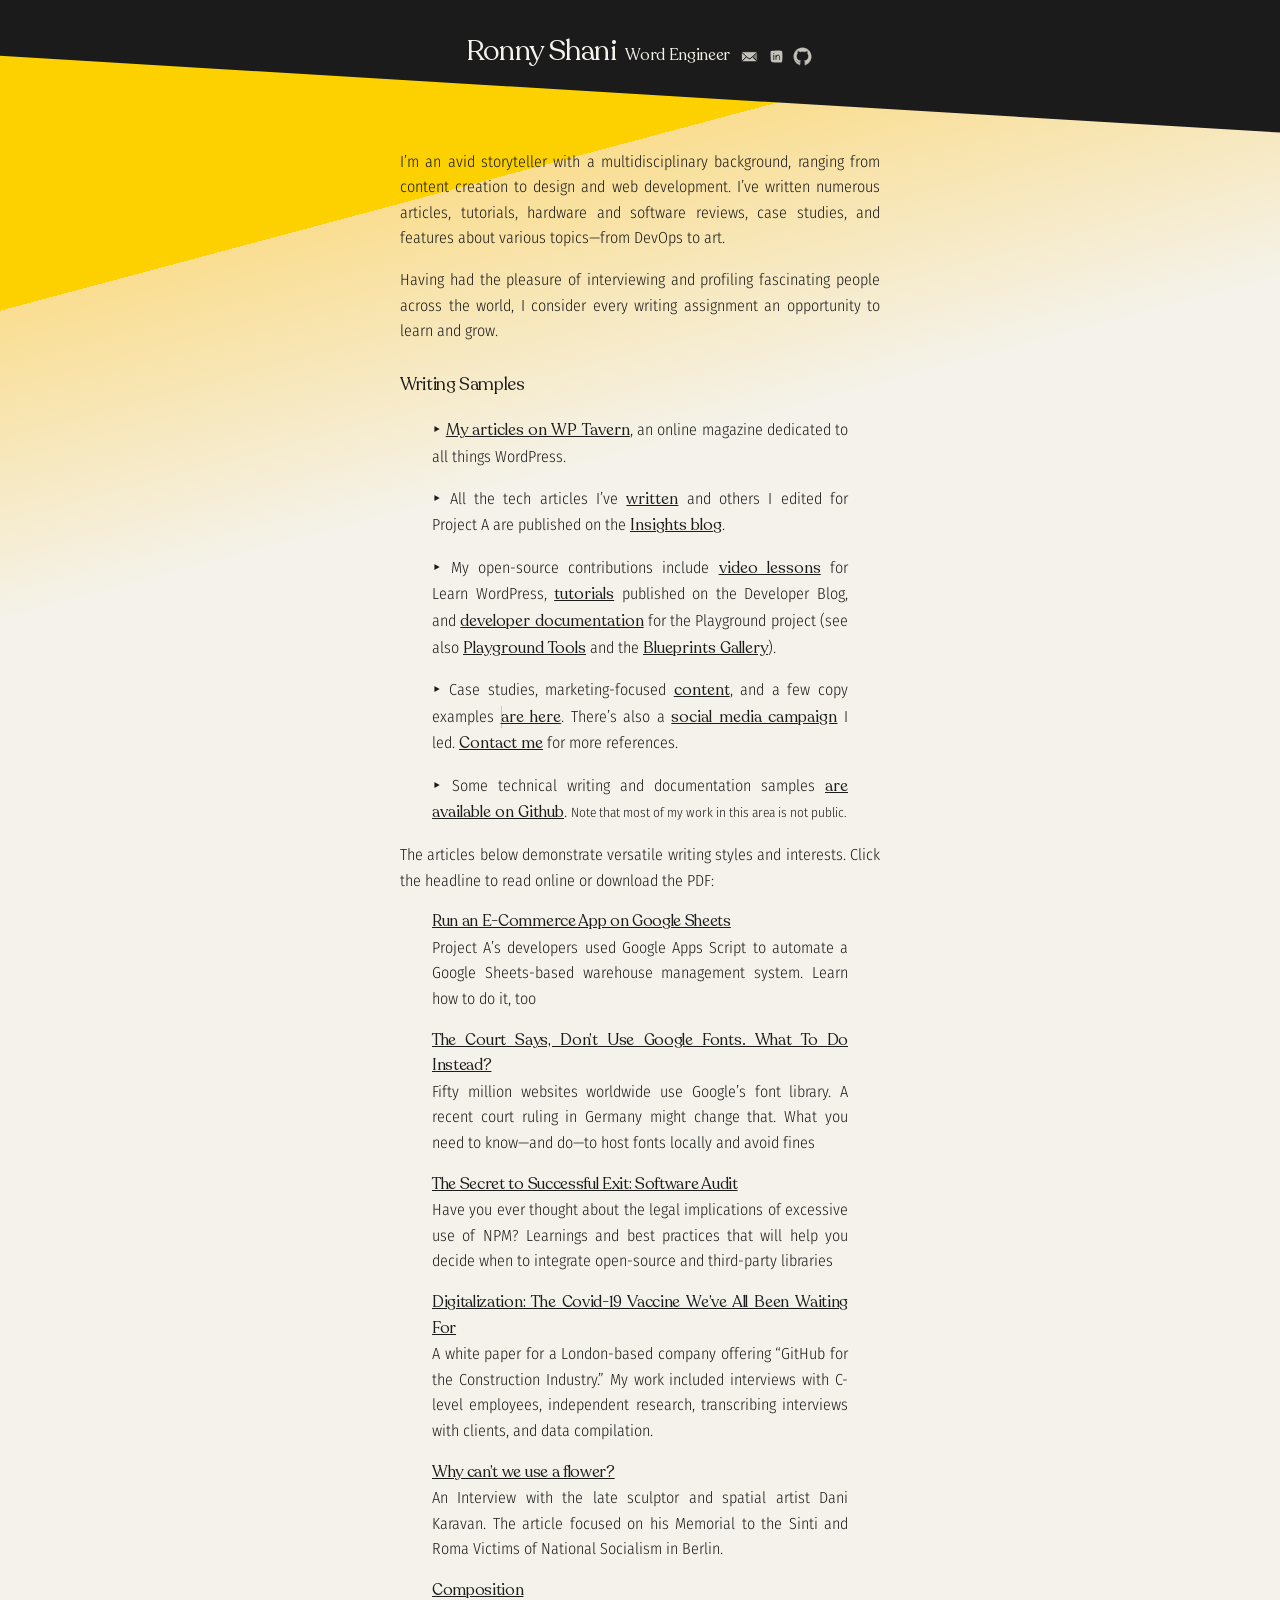
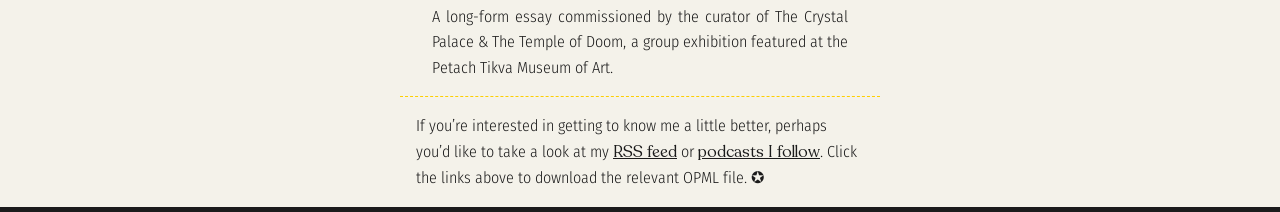
==== index.html @ 48444794 "Minor typography tweaks" ====
<!DOCTYPE html>
<html lang="en">

	<head>
		<meta charset="UTF-8" />
		<meta name="viewport" content="width=device-width, initial-scale=1" />
		<title>Ronny Shani • Writer and Web Maker</title>
		<link rel="preload" as="font" type="font/woff2" href="assets/recoleta-regular.woff2" crossorigin />
		<link rel="preload" as="font" type="font/woff2" href="assets/fira-sans-condensed.woff2" crossorigin />

		<style>
			:root {
				--system-font: ui-sans-serif, -apple-system, system-ui;
				--heading-font: "Recoleta Regular";
				--sm-spacer: 0.5rem;
				--md-spacer: calc(var(--sm-spacer) * 2);
				--max-width: 20;
				--border: thick solid currentColor;

				--bg-color: oklch(96% 0.01 95);
				--txt-color: oklch(22% 0 95);
				--accent-color: oklch(87% 0.2 95);
				--dark-accent-color: oklch(40% 0.15 10);

				--switch-accent-color: light-dark(var(--accent-color), var(--dark-accent-color));
				--text: light-dark(var(--txt-color), var(--bg-color));
				--surface: light-dark(var(--bg-color), var(--txt-color));

			}

			::selection {
				color: var(--text);
				background-color: var(--switch-accent-color);
			}

			*,
			*::before,
			*::after {
				box-sizing: border-box;
				padding: 0;
				margin: 0;
			}

			@font-face {
				font-family: "Recoleta Regular";
				font-style: normal;
				font-weight: 400;
				font-display: swap;
				src: url(assets/recoleta-regular.woff2) format("woff2");
			}

			@font-face {
				font-family: "Fira Sans Condensed";
				font-style: normal;
				font-weight: 300;
				font-display: swap;
				src: url(assets/fira-sans-condensed.woff2) format("woff2");
				unicode-range: U+0000-00FF, U+0131, U+0152-0153, U+02BB-02BC, U+02C6,
					U+02DA, U+02DC, U+2000-206F, U+2074, U+20AC, U+2122, U+2191, U+2193,
					U+2212, U+2215, U+FEFF, U+FFFD;
			}

			@font-face {
				font-family: "Adjusted-Arial-Fallback";
				size-adjust: 90%;
				ascent-override: 103%;
				descent-override: 32%;
				line-gap-override: 0%;
				src: local(Arial);
			}

			html {
				scroll-behavior: smooth;
				block-size: 100%;
			}

			body {
				font-family: "Fira Sans Condensed", "Adjusted-Arial-Fallback",
					var(--system-font);
				font-size: clamp(var(--md-spacer), -0.5vw + 1.3rem, 1.2rem);
				text-rendering: optimizeSpeed;
				line-height: 1.6;
				color: var(--text);
				background-image: linear-gradient(165deg,
						var(--switch-accent-color) 25%, oklch(90.5% 0.1 90) 25%,
						transparent 50.1%);
				background-repeat: no-repeat;
				background-color: var(--surface);
				margin: 0 auto;
				padding: 0;
				min-block-size: 100dvh;
				border-block: var(--border);
			}

			:is(article, footer) {
				max-inline-size: calc(var(--max-width) * 3 * 1ch);
			}

			:is(main, footer) {
				padding: var(--md-spacer);
				margin: 0 auto;
			}

			a:not(:has(svg)):not(a[href*="edit"]) {
				color: inherit;
				font-family: var(--heading-font);
				background-image: linear-gradient(to right,
						var(--switch-accent-color) 50%,
						transparent 50%);
				background-size: 200% 100%;
				background-position: right bottom;
				transition: background-position 0.35s ease;

				&:is(:active,:hover, :focus-visible):not(a[href*="edit"]) {
					background-position: left bottom;
				}

				&:focus-visible {
					outline: 0.2ex solid currentColor;
					border-radius: var(--sm-spacer);
					text-decoration: none;
					outline-offset: .3ex;
					animation: outline-bounce .5s;
				}
			}

			@keyframes outline-bounce {
				0% {
					outline-offset: .25rem
				}

				50% {
					outline-offset: .5rem
				}

				100% {
					outline-offset: .25rem
				}
			}

			header {
				display: flex;
				flex-wrap: wrap;
				place-items: baseline;
				place-content: center;
				gap: var(--sm-spacer);
				color: var(--bg-color);
				background-color: var(--txt-color);
				clip-path: polygon(0 0%, 100% 0, 100% 100%, 0 calc(100% - 6vw));
				padding-block: calc(var(--md-spacer) * 2) calc(var(--md-spacer) * 4);
			}

			svg {
				fill: var(--bg-color);
				stroke: var(--txt-color);
				height: 3ex;
				vertical-align: middle;
				overflow: hidden;
				stroke-linecap: round;
				stroke-linejoin: round;
			}

			header>*,
			:is(h1, h2, h3) {
				font-family: var(--heading-font);
				font-weight: initial;
				font-variant-ligatures: no-common-ligatures;
				letter-spacing: -.02em;
			}

			nav a {
				display: inline-block;
				filter: brightness(80%);

				&:is(:hover, :focus-visible) {
					filter: brightness(100%);
				}
			}

			nav:has(a:hover, a:focus-visible) a:not(:hover, :focus-visible) {
				filter: brightness(60%);
				transition: brightness 0.25s ease-in;
			}

			:is(h1, h2) {
				line-height: 1;
				max-inline-size: calc(var(--max-width) * 1ch);
			}

			h1 {
				font-size: 1.8rem;
			}

			h2 {
				font-size: 1.1rem;
				margin-block: var(--md-spacer) var(--sm-spacer);
			}

			h3 {
				font-size: inherit;
			}

			main {
				display: grid;
				grid-auto-flow: column;
				max-inline-size: calc(var(--max-width) * 2 * 1rem);
			}

			article {
				display: grid;
				gap: var(--md-spacer);
				text-align: justify;
				place-self: center;
			}

			ul,
			ol {
				list-style-position: inside;
			}

			ul:last-of-type {
				list-style-type: none;
			}

			li {
				margin-inline: calc(var(--md-spacer) * 2);

				&+li {
					margin-block-start: var(--md-spacer);
				}
				&:not(:has(h3))::marker {
					content: "‣";
}
			}

			footer {
				border-block-start: 1px dashed var(--switch-accent-color);
			}

			a[href*="edit"] {
				color: currentcolor;
				text-decoration: none;
				cursor: grabbing;
			}

			@media (prefers-color-scheme: dark) {
				body {
					background-image: linear-gradient(165deg,
							var(--switch-accent-color) 25%, oklch(25% 0.11 200) 25%,
							transparent 50.1%);
				}

			}
			
		</style>
		<meta name="description"
			content="Writer, editor, and web maker. Check out my writing samples" />
		<meta name="generator" content="Handmade by Ronny Shani" />
		<meta name="author" content="Ronny Shani" />
		<meta name="color-scheme" content="light dark" />
		<link rel="canonical" href="http://www.ironnysh.com/" />

		<!-- SEO -->
		<meta name="twitter:title" property="og:title" content="Ronny Shani • Writer & Web Maker" />
		<meta name="description" property="og:description"
			content="Writer, editor, and web maker. A great believer in the Oxford comma. Check out my writing samples" />
		<meta property="twitter:card" content="summary" />
		<meta property="og:type" content="website" />
		<meta name="twitter:url" property="og:url" content="http://www.ironnysh.com/" />

		<link rel="icon" href="data:image/svg+xml;utf8,<svg xmlns='http://www.w3.org/2000/svg' viewBox='0 0 100 100'>
<style>svg{background:transparent;}</style>
<circle style='fill:hsl(0 0% 0%);' cx='50' cy='50' r='50'/>
<circle style='fill:hsl(30 100% 95%);' cx='50' cy='50' r='45'/>
<circle style='fill:hsl(50 100% 50%);' cx='50' cy='50' r='40'/>
</svg>" />
	</head>

	<body>
		<header>
			<h1>Ronny Shani</h1>
			<p>Word Engineer</p>
			<nav>
				<a href="mailto:ronnyshani@gmail.com?subject=Found%20your%20site"
					aria-label="Click the icon or type my email address (ronnyshani@gmail.com) to open your favorite email app, write me a freshly composed message, and hit send!">
					<svg xmlns="http://www.w3.org/2000/svg" viewBox="0 0 72 72" aria-hidden="true" title="Email me">
						<path d="m28 37-4 4-1.33-.44-11.215 10.33c-.35-.62-.57-1.44-.57-2.32V22.06L28 37z"></path>
						<path fill="#9B9B9A"
							d="M60.825 22.01v26.56c0 .86-.2 1.65-.55 2.27L48.958 40.478l-1.029.058-4.064-3.806 16.96-14.72z">
						</path>
						<path fill="none" d="m11.521 21.649-.063-.039"></path>
						<path
							d="m26.805 36.75 4.47 4.13c.24.22.48.41.72.57 2.43 1.8 5.26 1.8 7.68-.01.23-.16.47-.36.69-.56l4.5-4.15">
						</path>
						<path stroke-miterlimit="10" stroke-width="1.8"
							d="m26.805 36.75 4.47 4.13c.24.22.48.41.72.57 2.43 1.8 5.26 1.8 7.68-.01.23-.16.47-.36.69-.56l4.5-4.15 15.41 14.11c-.42.77-1.07 1.27-1.79 1.27h-45.26c-.7 0-1.34-.47-1.77-1.22l15.35-14.14">
						</path>
						<path
							d="M47.93 39.536 60.274 50.84c-.42.77-1.07 1.27-1.79 1.27h-45.26c-.7 0-1.34-.47-1.77-1.22l12.078-11.126">
						</path>
						<path
							d="m60.825 22.01-15.96 14.72-4.5 4.15c-.22.2-.46.4-.69.56-2.42 1.81-5.25 1.81-7.68.01-.24-.16-.48-.35-.72-.57l-4.47-4.13-15.92-14.69c.04-.06.09-.13.14-.2.42-.6.99-.96 1.61-.96h46.48c.59 0 1.16.35 1.57.91.05.06.1.13.14.2z">
						</path>
						<g fill="none" stroke-miterlimit="10" stroke-width="2">
							<path
								d="M22.67 40.56 11.455 50.89c-.35-.62-.57-1.44-.57-2.32V22.06m49.94-.05v26.56c0 .86-.2 1.65-.55 2.27L48.958 40.478M11.521 21.649l-.063-.039m15.347 15.14 4.47 4.13c.24.22.48.41.72.57 2.43 1.8 5.26 1.8 7.68-.01.23-.16.47-.36.69-.56l4.5-4.15">
							</path>
							<path
								d="M47.93 39.536 60.274 50.84c-.42.77-1.07 1.27-1.79 1.27h-45.26c-.7 0-1.34-.47-1.77-1.22l12.078-11.126">
							</path>
							<path
								d="m60.825 22.01-15.96 14.72-4.5 4.15c-.22.2-.46.4-.69.56-2.42 1.81-5.25 1.81-7.68.01-.24-.16-.48-.35-.72-.57l-4.47-4.13-15.92-14.69c.04-.06.09-.13.14-.2.42-.6.99-.96 1.61-.96h46.48c.59 0 1.16.35 1.57.91.05.06.1.13.14.2z">
							</path>
						</g>
					</svg>
				</a>
				<a href="https://www.linkedin.com/in/ronny-shani/" aria-label="Let's connect on LinkedIn">
					<svg viewBox="0 0 400 400" xmlns="http://www.w3.org/2000/svg" aria-hidden="true"
						title="Let's connect on LinkedIn">
						<path
							d="M101.233 269.812c-.169-20.569-10.431-148.104-1.751-162.388 3.971-6.536 184.116-19.555 196.086-.401 11.97 19.153 11.97 184.236-5.021 190.915-25.318 9.952-137.542 2.61-171.903 0" />
						<path
							d="M152 251c2.25-23.321 0-46.638 0-70M151 152c0-2.29 1-1.098 1-3M192 181c-1.522 22.876-.854 46.015-.854 69M192 200.435c0-9.897 12.438-17.896 19.503-19.657 45.322-11.295 42.591 11.929 40.589 68.222"
							stroke-width="var(--md-spacer)" />
					</svg></a>
				<a href="https://github.com/ironnysh" aria-label="Browse my code on GitHub">
					<svg viewBox="0 0 72 72" xmlns="http://www.w3.org/2000/svg" aria-hidden="true"
						title="Browse my code on GitHub">
						<path
							d="M29.044 61.611c0-.927-.035-3.98-.035-7.764 0-2.647.874-4.373 1.863-5.253-6.227-.721-12.779-3.153-12.779-14.034 0-3.098 1.096-5.632 2.887-7.615-.286-.72-1.253-3.606.278-7.514 0 0 2.355-.764 7.716 2.908 2.238-.628 4.638-.946 7.027-.951 2.384.005 4.785.323 7.027.951 5.357-3.672 7.711-2.908 7.711-2.908 1.532 3.908.57 6.795.278 7.514 1.796 1.983 2.882 4.514 2.882 7.615 0 10.905-6.56 13.307-12.817 14.008 1.013.882 1.909 2.611 1.909 5.263 0 3.792-.035 6.85-.035 7.78 0 .762.505 1.641 1.93 1.369 11.145-3.758 19.177-14.396 19.177-26.932 0-15.678-12.567-28.388-28.067-28.388-15.494 0-28.06 12.707-28.06 28.388 0 12.541 8.04 23.182 19.202 26.934 1.395.262 1.906-.614 1.906-1.37z" />
						<g>
							<path
								d="M29.044 61.611c0-.927-.035-3.98-.035-7.764 0-2.647.874-4.373 1.863-5.253-6.227-.721-12.779-3.153-12.779-14.034 0-3.098 1.096-5.632 2.887-7.615-.286-.72-1.253-3.606.278-7.514 0 0 2.355-.764 7.716 2.908 2.238-.628 4.638-.946 7.027-.951 2.384.005 4.785.323 7.027.951 5.357-3.672 7.711-2.908 7.711-2.908 1.532 3.908.57 6.795.278 7.514 1.796 1.983 2.882 4.514 2.882 7.615 0 10.905-6.56 13.307-12.817 14.008 1.013.882 1.909 2.611 1.909 5.263 0 3.792-.035 6.85-.035 7.78 0 .762.505 1.641 1.93 1.369 11.145-3.758 19.177-14.396 19.177-26.932 0-15.678-12.567-28.388-28.067-28.388-15.494 0-28.06 12.707-28.06 28.388 0 12.541 8.04 23.182 19.202 26.934 1.395.262 1.906-.614 1.906-1.37z" />
							<path d="M16.29 48.09c2.568.78 3.58 1.635 4.789 3.661 1.205 2.026 2.62 4.287 7.933 2.999" />
						</g>
					</svg>
				</a>
			</nav>
		</header>
		<main>
			<article>
				<p>
					I’m an avid storyteller with a multidisciplinary background, ranging
					from content creation to design and web development. I’ve written
					numerous articles, tutorials, hardware and software reviews, case
					studies, and features about various topics—from DevOps to art.
				</p>

				<p>
					Having had the pleasure of interviewing and profiling fascinating
					people across the world, I consider every writing assignment an
					opportunity to learn and grow.
				</p>

				<h2>Writing Samples</h2>
				<ul>
					<li>
						<a href="https://wptavern.com/author/ironnysh">My articles on WP Tavern</a>, an online magazine
						dedicated to
						all things WordPress.
					</li>
					<li>
						All the tech articles I’ve
						<a href="https://insights.project-a.com/?s=Ronny+Shani">written</a>
						and others I edited for Project A are published on the
						<a href="https://insights.project-a.com">Insights blog</a>.
					</li>
					<li>
						My open-source contributions include
						<a href="https://github.com/WordPress/Learn/issues?q=assignee%3A%40me+is%3Aclosed">video
							lessons</a>
						for Learn WordPress,
						<a
							href="https://developer.wordpress.org/news/2024/04/25/how-to-use-wordpress-playground-for-interactive-demos/">tutorials</a>
						published on the Developer Blog, and
						<a
							href="https://github.com/WordPress/wordpress-playground/issues?q=mentions%3A%40me+is%3Aclosed">developer
							documentation</a>
						for the Playground project (see also
						<a href="https://github.com/WordPress/playground-tools/issues?q=mentions%3A%40me+is%3Aclosed">Playground
							Tools</a>
						and the
						<a href="https://github.com/WordPress/blueprints/issues?q=mentions%3A%40me+is%3Aclosed">Blueprints
							Gallery</a>).
					</li>
					<li>
						Case studies, marketing-focused
						<a
							href="https://medium.com/@valvespace/introducing-the-api-that-unlocks-flexible-work-d045efaaf8">content</a>,
						and a few copy examples
						<a href="https://inside.project-a.com">are here</a>. There’s also a
						<a href="https://www.linkedin.com/feed/hashtag/?keywords=pakcon2023">social media campaign</a>
						I led.
						<a href="https://www.linkedin.com/in/ronny-shani/">Contact me</a>
						for more references.
					</li>

					<li>
						Some technical writing and documentation samples
						<a href="http://github.com/ironnysh">are available on Github</a>.
						<small>Note that most of my work in this area is not public.</small>
					</li>
				</ul>

				<p>
					The articles below demonstrate versatile writing styles and interests.
					Click the headline to read online or download the PDF:
				</p>
				<ul>
					<li>
						<h3>
							<a href="https://insights.project-a.com/run-an-e-commerce-app-on-google-sheets/">
								Run an E-Commerce App on Google Sheets
							</a>
						</h3>
						<p>
							Project A’s developers used Google Apps Script to automate a
							Google Sheets-based warehouse management system. Learn how to do
							it, too
						</p>
					</li>
					<li>
						<h3>
							<a href="https://insights.project-a.com/the-court-says-dont-use-google-fonts/">
								The Court Says, Don’t Use Google Fonts. What To Do Instead?
							</a>
						</h3>
						<p>
							Fifty million websites worldwide use Google’s font library. A
							recent court ruling in Germany might change that. What you need to
							know—and do—to host fonts locally and avoid fines
						</p>
					</li>
					<li>
						<h3>
							<a href="https://insights.project-a.com/the-secret-to-successful-exit-software-audit/">
								The Secret to Successful Exit: Software Audit
							</a>
						</h3>
						<p>
							Have you ever thought about the legal implications of excessive
							use of NPM? Learnings and best practices that will help you decide
							when to integrate open-source and third-party libraries
						</p>
					</li>
					<li>
						<h3>
							<a href="assets/digitalisation-the_covid-19_vaccine.pdf" download>
								Digitalization: The Covid-19 Vaccine We’ve All Been Waiting For
							</a>
						</h3>
						<p>
							A white paper for a London-based company offering “GitHub for the
							Construction Industry.” My work included interviews with C-level
							employees, independent research, transcribing interviews with
							clients, and data compilation.
						</p>
					</li>
					<li>
						<h3>
							<a href="assets/terminal_49-dkaravan.pdf" download>
								Why can’t we use a flower?
							</a>
						</h3>
						<p>
							An Interview with the late sculptor and spatial artist Dani
							Karavan. The article focused on his Memorial to the Sinti and Roma
							Victims of National Socialism in Berlin.
						</p>
					</li>
					<li>
						<h3><a href="assets/composition.pdf" download> Composition </a></h3>
						<p>
							A long-form essay commissioned by the curator of The Crystal
							Palace & The Temple of Doom, a group exhibition featured at the
							Petach Tikva Museum of Art.
						</p>
					</li>
				</ul>
			</article>
		</main>
		<footer>
			<p>
				If you’re interested in getting to know me a little better, perhaps
				you’d like to take a look at my
				<a href="assets/rss-subs.opml" download>RSS feed</a> or
				<a href="assets/podcasts-subs.opml" download>podcasts I follow</a>.
				Click the links above to download the relevant OPML file.
				<a href="https://github.com/ironnysh/ironnysh.com/edit/main/index.html" target="_blank"
					rel="noopener external" tabindex="-1" aria-hidden="true">✪</a>
			</p>
		</footer>
		<script>
			console.log(
				"%cHandmade with ♥ by Ronny Shani",
				"font-size: 12px; font-weight: bold; color: hsl(30 100% 95%); background-color: hsl(20 100% 50%); padding: 10px 16px; margin: 20px 0; border-radius: 4px;"
			);
		</script>
		<script type="application/ld+json">
			{
				"@context": "https://schema.org",
				"@type": "WebSite",
				"name": "Ronny Shani",
				"description": "Ronny Shani • Writer, editor, and web maker. A great believer in the Oxford comma. Check out my writing samples",
				"url": "http://www.ironnysh.com/"
			}
		</script>
	</body>

</html>
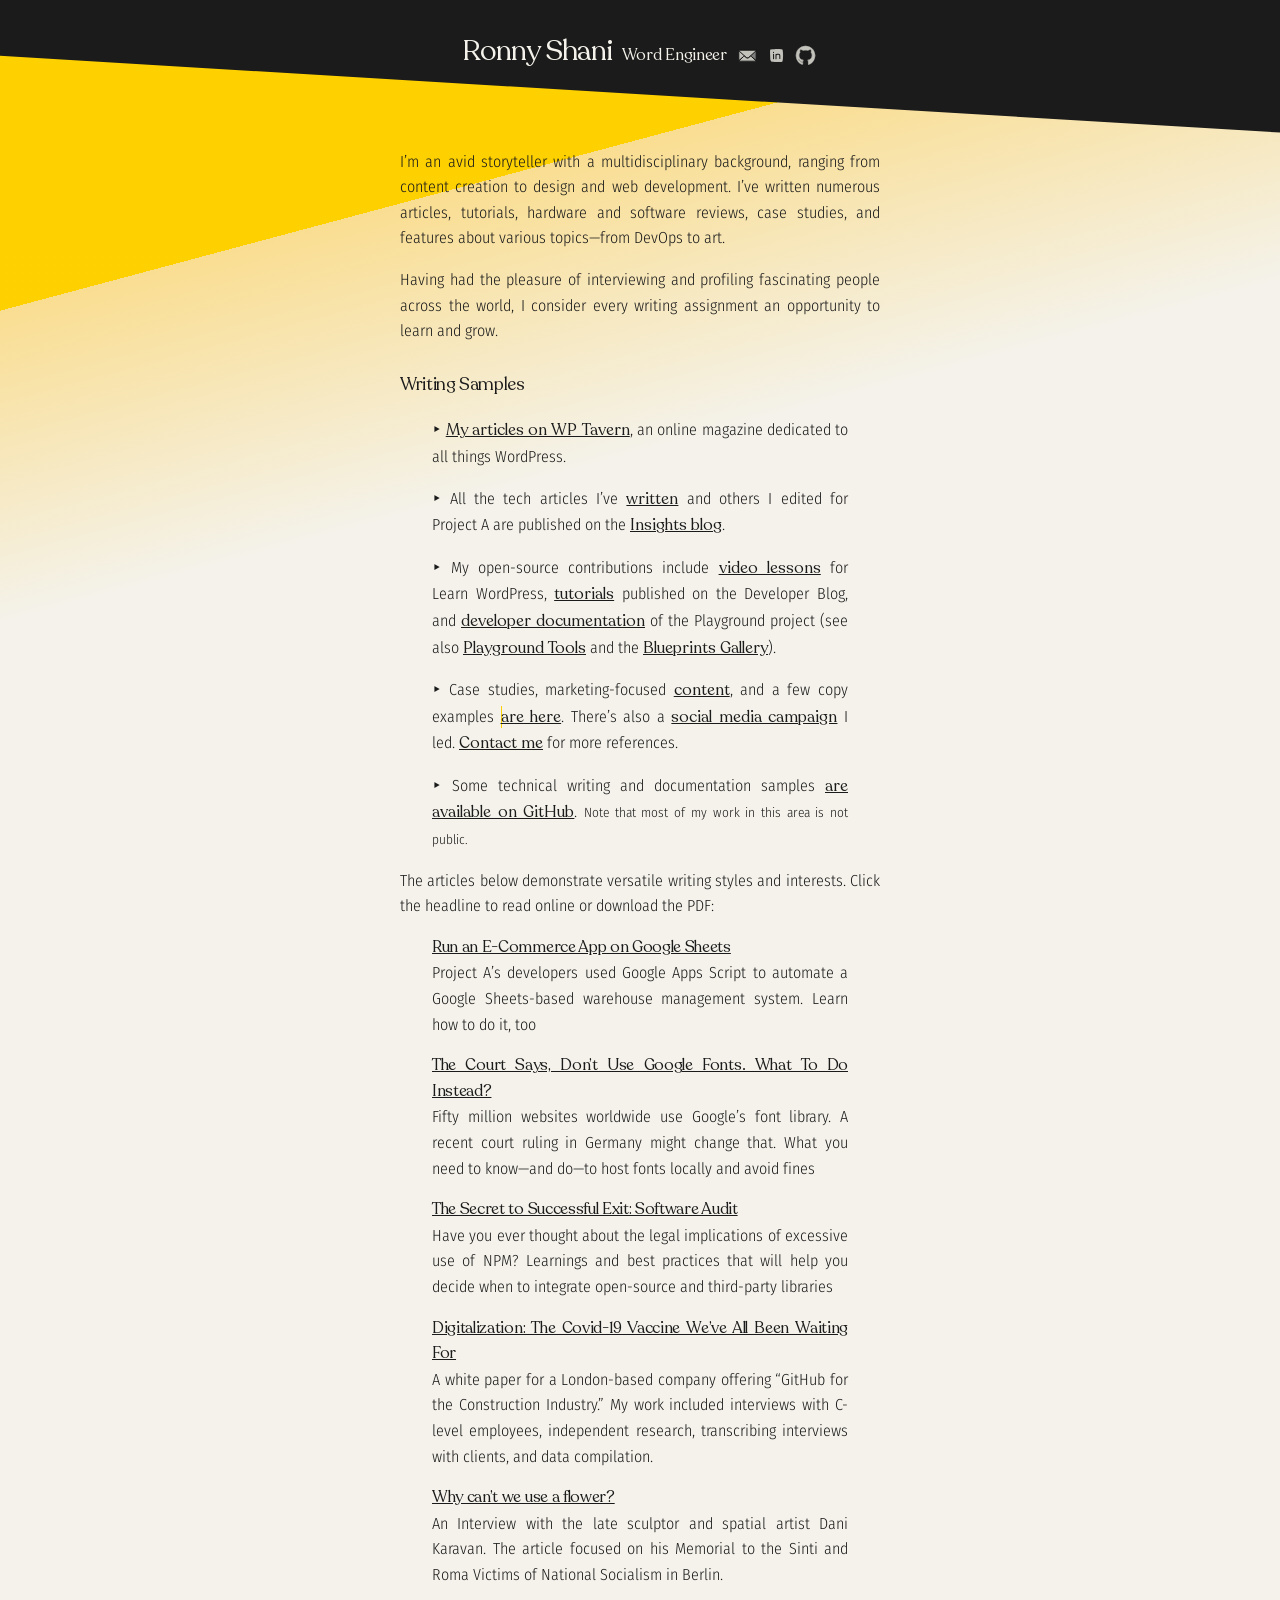
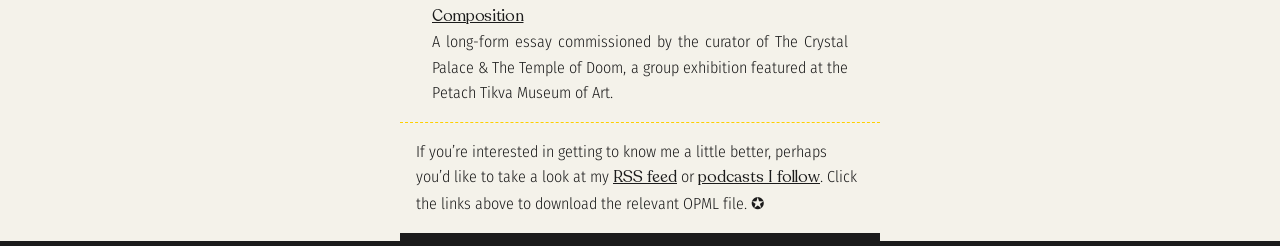
==== commit 7d38e27e: "Cleanups" ====
--- a/index.html
+++ b/index.html
@@ -20,12 +20,15 @@
 				--bg-color: oklch(96% 0.01 95);
 				--txt-color: oklch(22% 0 95);
 				--accent-color: oklch(87% 0.2 95);
+				/* bright yellow */
 				--dark-accent-color: oklch(40% 0.15 10);
+				/* magenta */
 
 				--switch-accent-color: light-dark(var(--accent-color), var(--dark-accent-color));
+				--switch-gradient-color: light-dark(oklch(90.5% 0.1 90), oklch(25% 0.11 200));
+				/* pale yellow to teal */
 				--text: light-dark(var(--txt-color), var(--bg-color));
 				--surface: light-dark(var(--bg-color), var(--txt-color));
-
 			}
 
 			::selection {
@@ -82,7 +85,7 @@
 				line-height: 1.6;
 				color: var(--text);
 				background-image: linear-gradient(165deg,
-						var(--switch-accent-color) 25%, oklch(90.5% 0.1 90) 25%,
+						var(--switch-accent-color) 25%, var(--switch-gradient-color) 25%,
 						transparent 50.1%);
 				background-repeat: no-repeat;
 				background-color: var(--surface);
@@ -92,13 +95,13 @@
 				border-block: var(--border);
 			}
 
-			:is(article, footer) {
-				max-inline-size: calc(var(--max-width) * 3 * 1ch);
-			}
-
 			:is(main, footer) {
 				padding: var(--md-spacer);
 				margin: 0 auto;
+			}
+
+			:is(article, footer) {
+				max-inline-size: calc(var(--max-width) * 3 * 1ch);
 			}
 
 			a:not(:has(svg)):not(a[href*="edit"]) {
@@ -111,7 +114,7 @@
 				background-position: right bottom;
 				transition: background-position 0.35s ease;
 
-				&:is(:active,:hover, :focus-visible):not(a[href*="edit"]) {
+				&:is(:active, :hover, :focus-visible):not(a[href*="edit"]) {
 					background-position: left bottom;
 				}
 
@@ -160,26 +163,27 @@
 				stroke-linejoin: round;
 			}
 
-			header>*,
-			:is(h1, h2, h3) {
+			:is(h1, h2, h3, header > p) {
 				font-family: var(--heading-font);
 				font-weight: initial;
 				font-variant-ligatures: no-common-ligatures;
 				letter-spacing: -.02em;
 			}
 
-			nav a {
-				display: inline-block;
-				filter: brightness(80%);
-
-				&:is(:hover, :focus-visible) {
-					filter: brightness(100%);
-				}
-			}
-
-			nav:has(a:hover, a:focus-visible) a:not(:hover, :focus-visible) {
-				filter: brightness(60%);
-				transition: brightness 0.25s ease-in;
+			nav {
+				a {
+					display: inline-block;
+					filter: brightness(80%);
+
+					&:is(:hover, :focus-visible) {
+						filter: brightness(100%);
+					}
+				}
+
+				&:has(a:hover, a:focus-visible) a:not(:hover, :focus-visible) {
+					filter: brightness(60%);
+					transition: brightness 0.25s ease-in;
+				}
 			}
 
 			:is(h1, h2) {
@@ -219,7 +223,7 @@
 			}
 
 			ul:last-of-type {
-				list-style-type: none;
+				list-style-type: "";
 			}
 
 			li {
@@ -228,13 +232,15 @@
 				&+li {
 					margin-block-start: var(--md-spacer);
 				}
+
 				&:not(:has(h3))::marker {
 					content: "‣";
-}
+				}
 			}
 
 			footer {
 				border-block-start: 1px dashed var(--switch-accent-color);
+				border-block-end: var(--sm-spacer) solid;
 			}
 
 			a[href*="edit"] {
@@ -242,23 +248,12 @@
 				text-decoration: none;
 				cursor: grabbing;
 			}
-
-			@media (prefers-color-scheme: dark) {
-				body {
-					background-image: linear-gradient(165deg,
-							var(--switch-accent-color) 25%, oklch(25% 0.11 200) 25%,
-							transparent 50.1%);
-				}
-
-			}
-			
 		</style>
-		<meta name="description"
-			content="Writer, editor, and web maker. Check out my writing samples" />
+		<meta name="description" content="Writer, editor, and web maker. Check out my writing samples" />
 		<meta name="generator" content="Handmade by Ronny Shani" />
 		<meta name="author" content="Ronny Shani" />
 		<meta name="color-scheme" content="light dark" />
-		<link rel="canonical" href="http://www.ironnysh.com/" />
+		<link rel="canonical" href="https://www.ironnysh.com/" />
 
 		<!-- SEO -->
 		<meta name="twitter:title" property="og:title" content="Ronny Shani • Writer & Web Maker" />
@@ -266,7 +261,7 @@
 			content="Writer, editor, and web maker. A great believer in the Oxford comma. Check out my writing samples" />
 		<meta property="twitter:card" content="summary" />
 		<meta property="og:type" content="website" />
-		<meta name="twitter:url" property="og:url" content="http://www.ironnysh.com/" />
+		<meta name="twitter:url" property="og:url" content="https://www.ironnysh.com/" />
 
 		<link rel="icon" href="data:image/svg+xml;utf8,<svg xmlns='http://www.w3.org/2000/svg' viewBox='0 0 100 100'>
 <style>svg{background:transparent;}</style>
@@ -376,7 +371,7 @@
 						<a
 							href="https://github.com/WordPress/wordpress-playground/issues?q=mentions%3A%40me+is%3Aclosed">developer
 							documentation</a>
-						for the Playground project (see also
+						of the Playground project (see also
 						<a href="https://github.com/WordPress/playground-tools/issues?q=mentions%3A%40me+is%3Aclosed">Playground
 							Tools</a>
 						and the
@@ -397,7 +392,7 @@
 
 					<li>
 						Some technical writing and documentation samples
-						<a href="http://github.com/ironnysh">are available on Github</a>.
+						<a href="https://github.com/ironnysh/docs">are available on GitHub</a>.
 						<small>Note that most of my work in this area is not public.</small>
 					</li>
 				</ul>
@@ -409,7 +404,8 @@
 				<ul>
 					<li>
 						<h3>
-							<a href="https://insights.project-a.com/run-an-e-commerce-app-on-google-sheets/">
+							<a
+								href="https://web.archive.org/web/20240423052818/https://insights.project-a.com/run-an-e-commerce-app-on-google-sheets/">
 								Run an E-Commerce App on Google Sheets
 							</a>
 						</h3>
@@ -421,7 +417,8 @@
 					</li>
 					<li>
 						<h3>
-							<a href="https://insights.project-a.com/the-court-says-dont-use-google-fonts/">
+							<a
+								href="https://web.archive.org/web/20240620114330/https://insights.project-a.com/the-court-says-dont-use-google-fonts/">
 								The Court Says, Don’t Use Google Fonts. What To Do Instead?
 							</a>
 						</h3>
@@ -433,7 +430,8 @@
 					</li>
 					<li>
 						<h3>
-							<a href="https://insights.project-a.com/the-secret-to-successful-exit-software-audit/">
+							<a
+								href="https://web.archive.org/web/20240620114330/https://insights.project-a.com/the-secret-to-successful-exit-software-audit/">
 								The Secret to Successful Exit: Software Audit
 							</a>
 						</h3>
@@ -502,7 +500,7 @@
 				"@type": "WebSite",
 				"name": "Ronny Shani",
 				"description": "Ronny Shani • Writer, editor, and web maker. A great believer in the Oxford comma. Check out my writing samples",
-				"url": "http://www.ironnysh.com/"
+				"url": "https://www.ironnysh.com/"
 			}
 		</script>
 	</body>
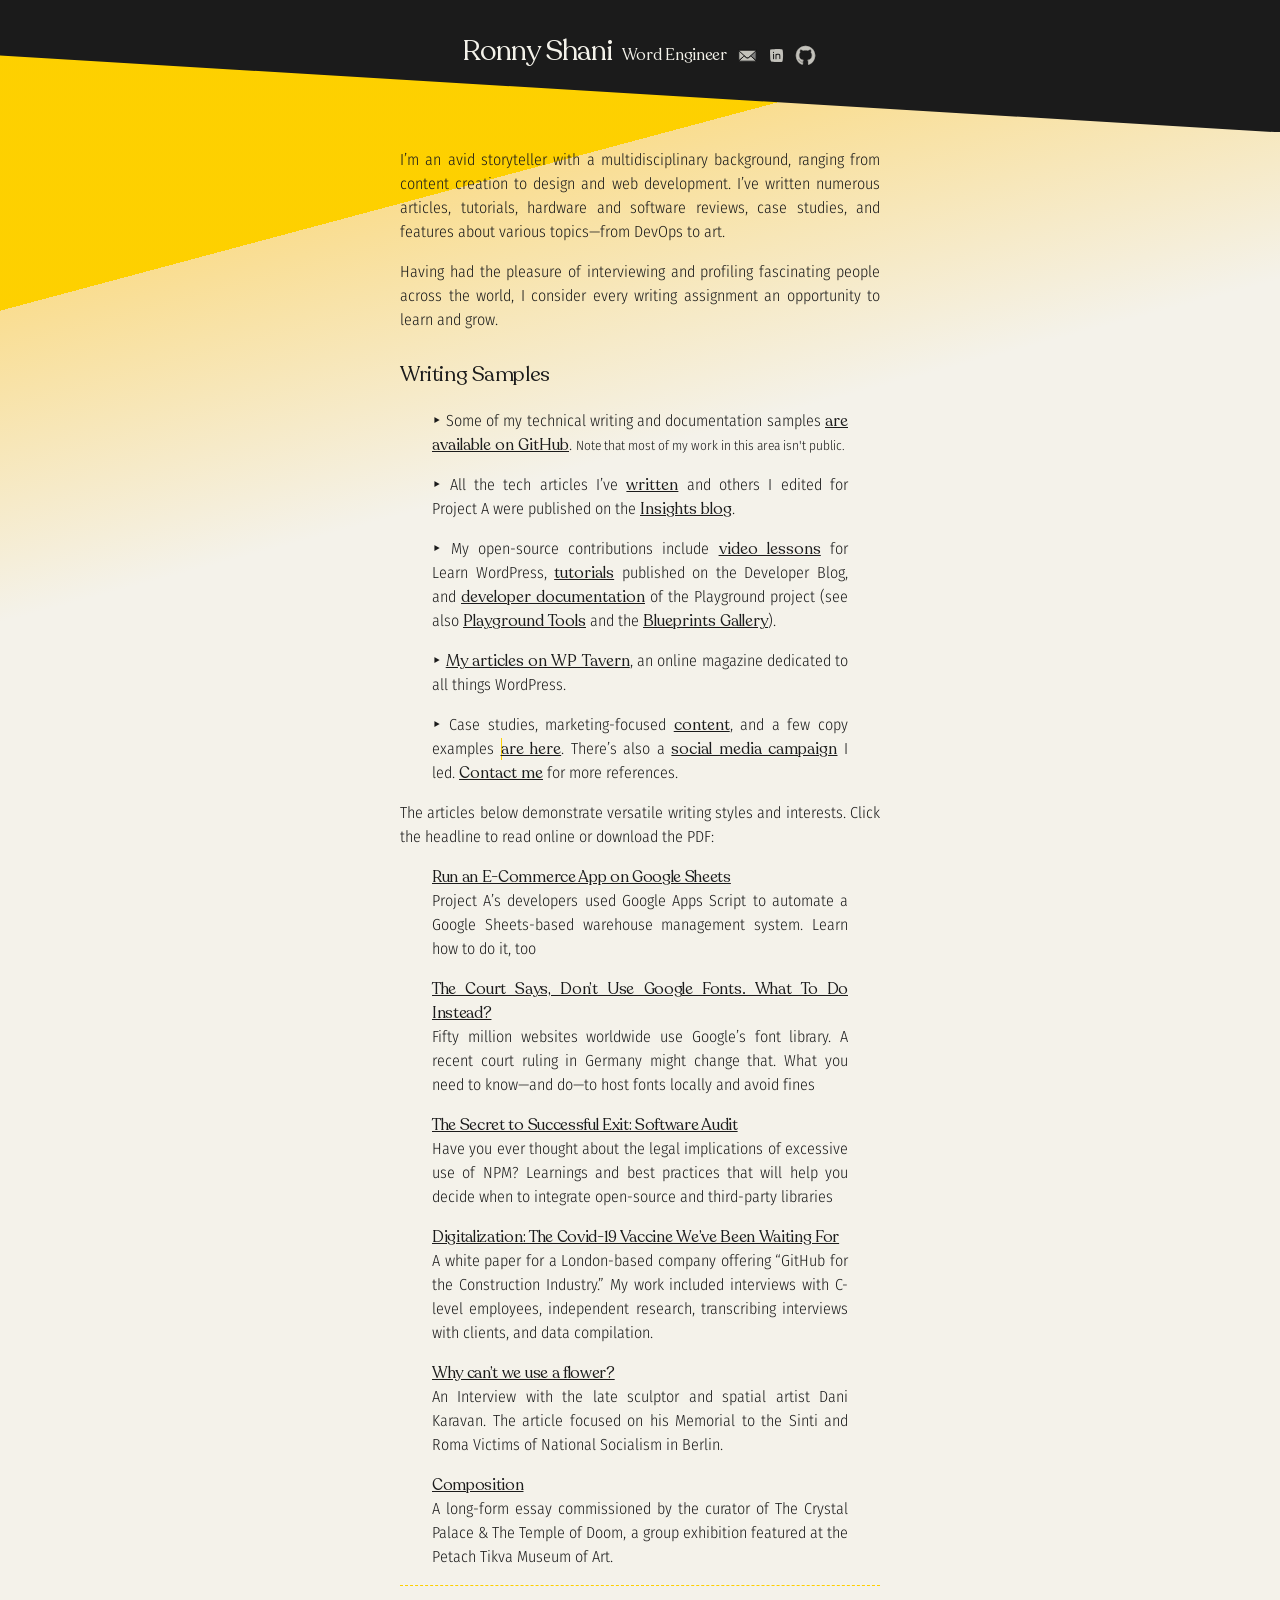
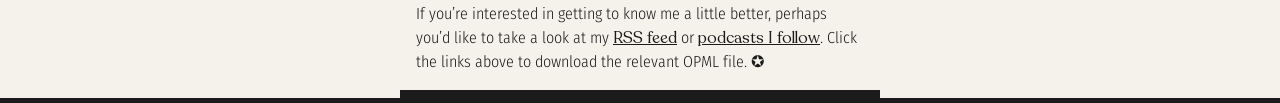
==== commit d33123db: "Remove Wayback Machine links (Commit 9cfb11c) & fix minor styles" ====
--- a/index.html
+++ b/index.html
@@ -82,13 +82,11 @@
 					var(--system-font);
 				font-size: clamp(var(--md-spacer), -0.5vw + 1.3rem, 1.2rem);
 				text-rendering: optimizeSpeed;
-				line-height: 1.6;
+				line-height: 1.5;
 				color: var(--text);
-				background-image: linear-gradient(165deg,
+				background: linear-gradient(165deg,
 						var(--switch-accent-color) 25%, var(--switch-gradient-color) 25%,
-						transparent 50.1%);
-				background-repeat: no-repeat;
-				background-color: var(--surface);
+						transparent 50.1%) no-repeat var(--surface);
 				margin: 0 auto;
 				padding: 0;
 				min-block-size: 100dvh;
@@ -107,7 +105,7 @@
 			a:not(:has(svg)):not(a[href*="edit"]) {
 				color: inherit;
 				font-family: var(--heading-font);
-				background-image: linear-gradient(to right,
+				background: linear-gradient(to right,
 						var(--switch-accent-color) 50%,
 						transparent 50%);
 				background-size: 200% 100%;
@@ -123,12 +121,14 @@
 					border-radius: var(--sm-spacer);
 					text-decoration: none;
 					outline-offset: .3ex;
-					animation: outline-bounce .5s;
-				}
-			}
-
-			@keyframes outline-bounce {
-				0% {
+					animation: focusAnimation .5s;
+				}
+			}
+
+			@keyframes focusAnimation {
+
+				from,
+				to {
 					outline-offset: .25rem
 				}
 
@@ -136,9 +136,6 @@
 					outline-offset: .5rem
 				}
 
-				100% {
-					outline-offset: .25rem
-				}
 			}
 
 			header {
@@ -196,7 +193,7 @@
 			}
 
 			h2 {
-				font-size: 1.1rem;
+				font-size: 1.3rem;
 				margin-block: var(--md-spacer) var(--sm-spacer);
 			}
 
@@ -350,14 +347,14 @@
 				<h2>Writing Samples</h2>
 				<ul>
 					<li>
-						<a href="https://wptavern.com/author/ironnysh">My articles on WP Tavern</a>, an online magazine
-						dedicated to
-						all things WordPress.
+						Some of my technical writing and documentation samples
+						<a href="https://github.com/ironnysh/docs">are available on GitHub</a>.
+						<small>Note that most of my work in this area isn't public.</small>
 					</li>
 					<li>
 						All the tech articles I’ve
 						<a href="https://insights.project-a.com/?s=Ronny+Shani">written</a>
-						and others I edited for Project A are published on the
+						and others I edited for Project A were published on the
 						<a href="https://insights.project-a.com">Insights blog</a>.
 					</li>
 					<li>
@@ -379,6 +376,11 @@
 							Gallery</a>).
 					</li>
 					<li>
+						<a href="https://wptavern.com/author/ironnysh">My articles on WP Tavern</a>, an online magazine
+						dedicated to
+						all things WordPress.
+					</li>
+					<li>
 						Case studies, marketing-focused
 						<a
 							href="https://medium.com/@valvespace/introducing-the-api-that-unlocks-flexible-work-d045efaaf8">content</a>,
@@ -389,12 +391,6 @@
 						<a href="https://www.linkedin.com/in/ronny-shani/">Contact me</a>
 						for more references.
 					</li>
-
-					<li>
-						Some technical writing and documentation samples
-						<a href="https://github.com/ironnysh/docs">are available on GitHub</a>.
-						<small>Note that most of my work in this area is not public.</small>
-					</li>
 				</ul>
 
 				<p>
@@ -404,8 +400,7 @@
 				<ul>
 					<li>
 						<h3>
-							<a
-								href="https://web.archive.org/web/20240423052818/https://insights.project-a.com/run-an-e-commerce-app-on-google-sheets/">
+							<a href="https://insights.project-a.com/run-an-e-commerce-app-on-google-sheets/">
 								Run an E-Commerce App on Google Sheets
 							</a>
 						</h3>
@@ -417,8 +412,7 @@
 					</li>
 					<li>
 						<h3>
-							<a
-								href="https://web.archive.org/web/20240620114330/https://insights.project-a.com/the-court-says-dont-use-google-fonts/">
+							<a href="https://insights.project-a.com/the-court-says-dont-use-google-fonts/">
 								The Court Says, Don’t Use Google Fonts. What To Do Instead?
 							</a>
 						</h3>
@@ -430,8 +424,7 @@
 					</li>
 					<li>
 						<h3>
-							<a
-								href="https://web.archive.org/web/20240620114330/https://insights.project-a.com/the-secret-to-successful-exit-software-audit/">
+							<a href="https://insights.project-a.com/the-secret-to-successful-exit-software-audit/">
 								The Secret to Successful Exit: Software Audit
 							</a>
 						</h3>
@@ -444,7 +437,7 @@
 					<li>
 						<h3>
 							<a href="assets/digitalisation-the_covid-19_vaccine.pdf" download>
-								Digitalization: The Covid-19 Vaccine We’ve All Been Waiting For
+								Digitalization: The Covid-19 Vaccine We’ve Been Waiting For
 							</a>
 						</h3>
 						<p>
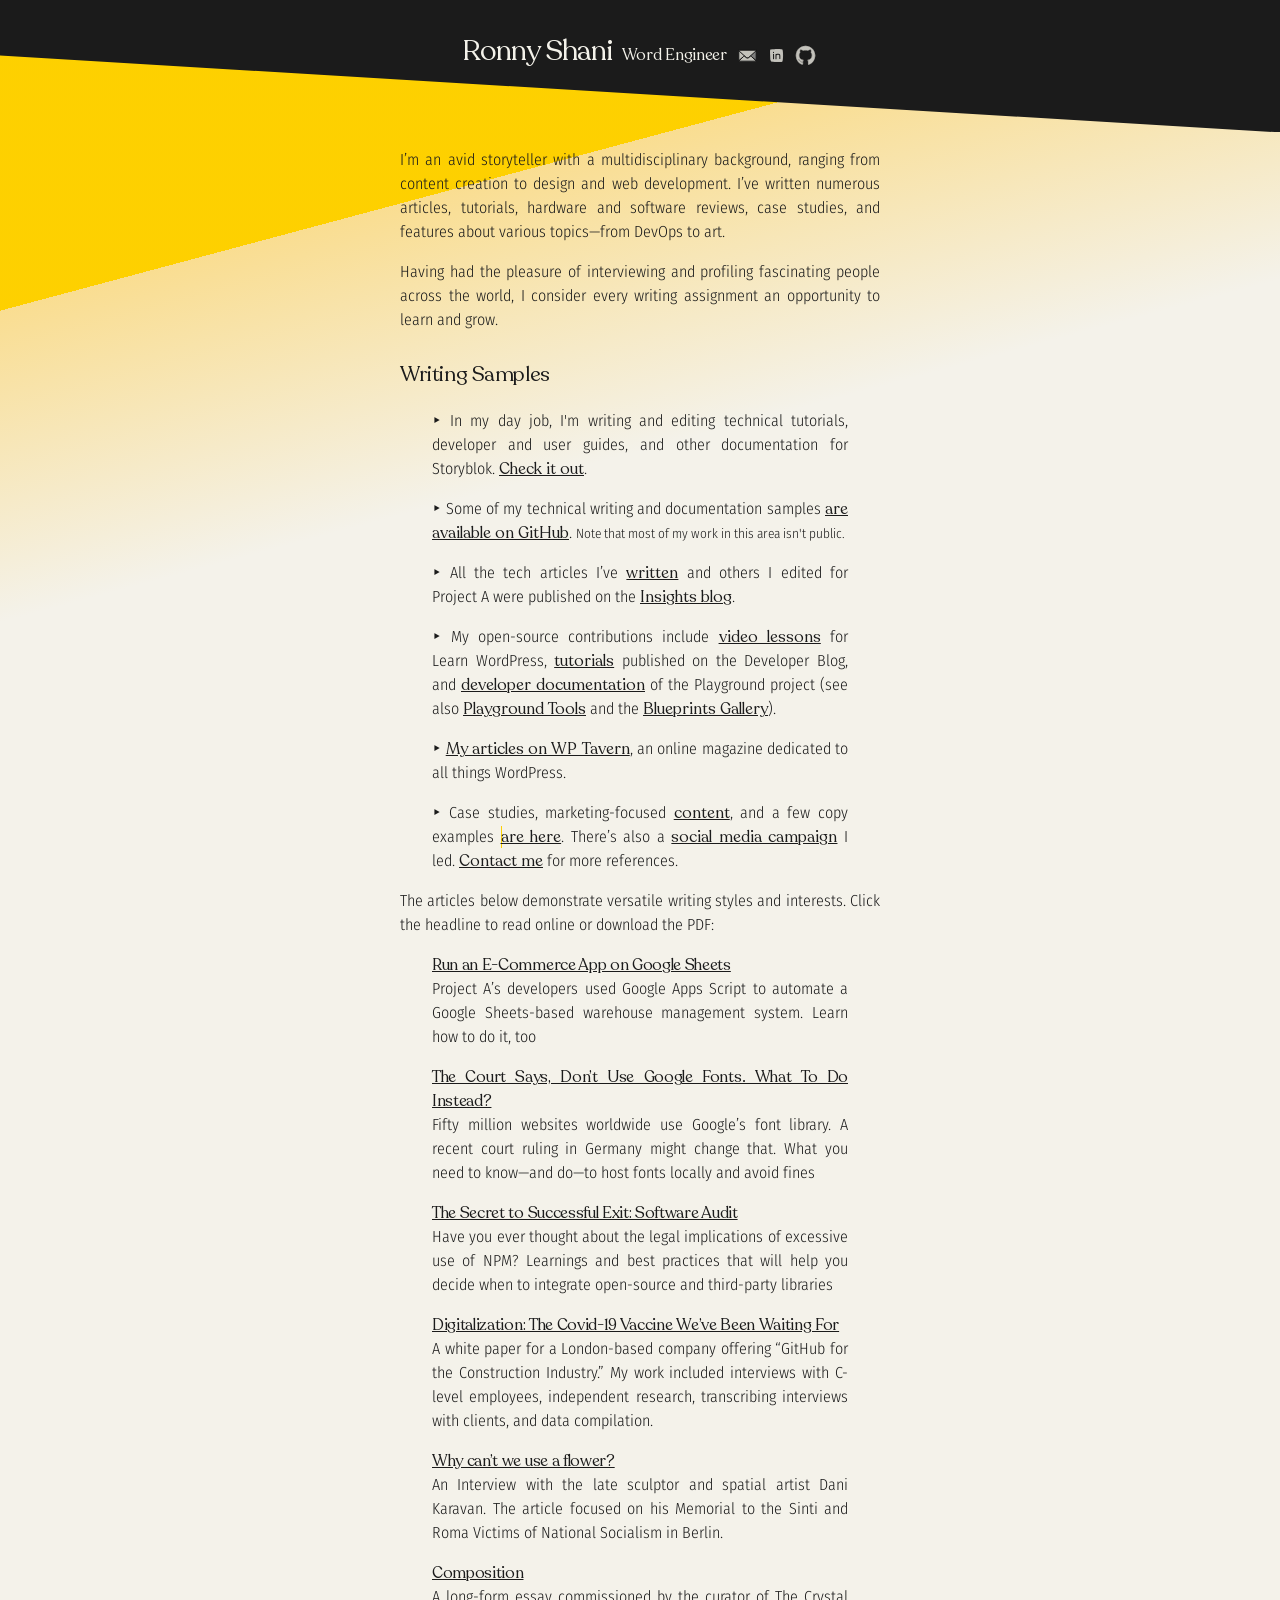
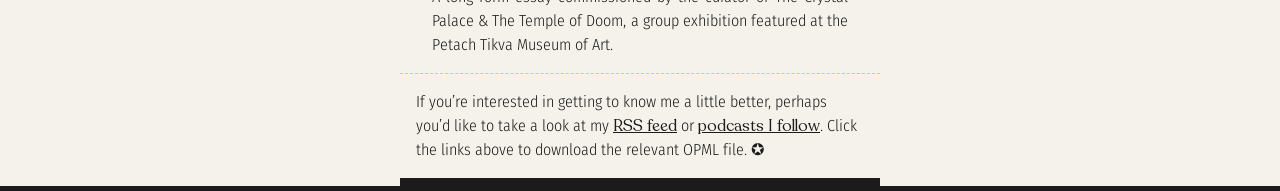
==== commit 91306fe5: "Update index.html" ====
--- a/index.html
+++ b/index.html
@@ -347,15 +347,18 @@
 				<h2>Writing Samples</h2>
 				<ul>
 					<li>
+						In my day job, I'm writing and editing technical tutorials, developer and user guides, and other documentation for Storyblok. <a href="https://www.storyblok.com/tutorials">Check it out</a>.
+					</li>
+					<li>
 						Some of my technical writing and documentation samples
 						<a href="https://github.com/ironnysh/docs">are available on GitHub</a>.
 						<small>Note that most of my work in this area isn't public.</small>
 					</li>
 					<li>
 						All the tech articles I’ve
-						<a href="https://insights.project-a.com/?s=Ronny+Shani">written</a>
+						<a href="https://web.archive.org/web/20240423052818/https://insights.project-a.com/?s=Ronny+Shani">written</a>
 						and others I edited for Project A were published on the
-						<a href="https://insights.project-a.com">Insights blog</a>.
+						<a href="https://web.archive.org/web/20240423052818/https://insights.project-a.com">Insights blog</a>.
 					</li>
 					<li>
 						My open-source contributions include
@@ -400,7 +403,7 @@
 				<ul>
 					<li>
 						<h3>
-							<a href="https://insights.project-a.com/run-an-e-commerce-app-on-google-sheets/">
+							<a href="https://web.archive.org/web/20240423052818/https://insights.project-a.com/run-an-e-commerce-app-on-google-sheets/">
 								Run an E-Commerce App on Google Sheets
 							</a>
 						</h3>
@@ -412,7 +415,7 @@
 					</li>
 					<li>
 						<h3>
-							<a href="https://insights.project-a.com/the-court-says-dont-use-google-fonts/">
+							<a href="https://web.archive.org/web/20240423052818/https://insights.project-a.com/the-court-says-dont-use-google-fonts/">
 								The Court Says, Don’t Use Google Fonts. What To Do Instead?
 							</a>
 						</h3>
@@ -424,7 +427,7 @@
 					</li>
 					<li>
 						<h3>
-							<a href="https://insights.project-a.com/the-secret-to-successful-exit-software-audit/">
+							<a href="https://web.archive.org/web/20240423052818/https://insights.project-a.com/the-secret-to-successful-exit-software-audit/">
 								The Secret to Successful Exit: Software Audit
 							</a>
 						</h3>
@@ -498,4 +501,4 @@
 		</script>
 	</body>
 
-</html>+</html>
